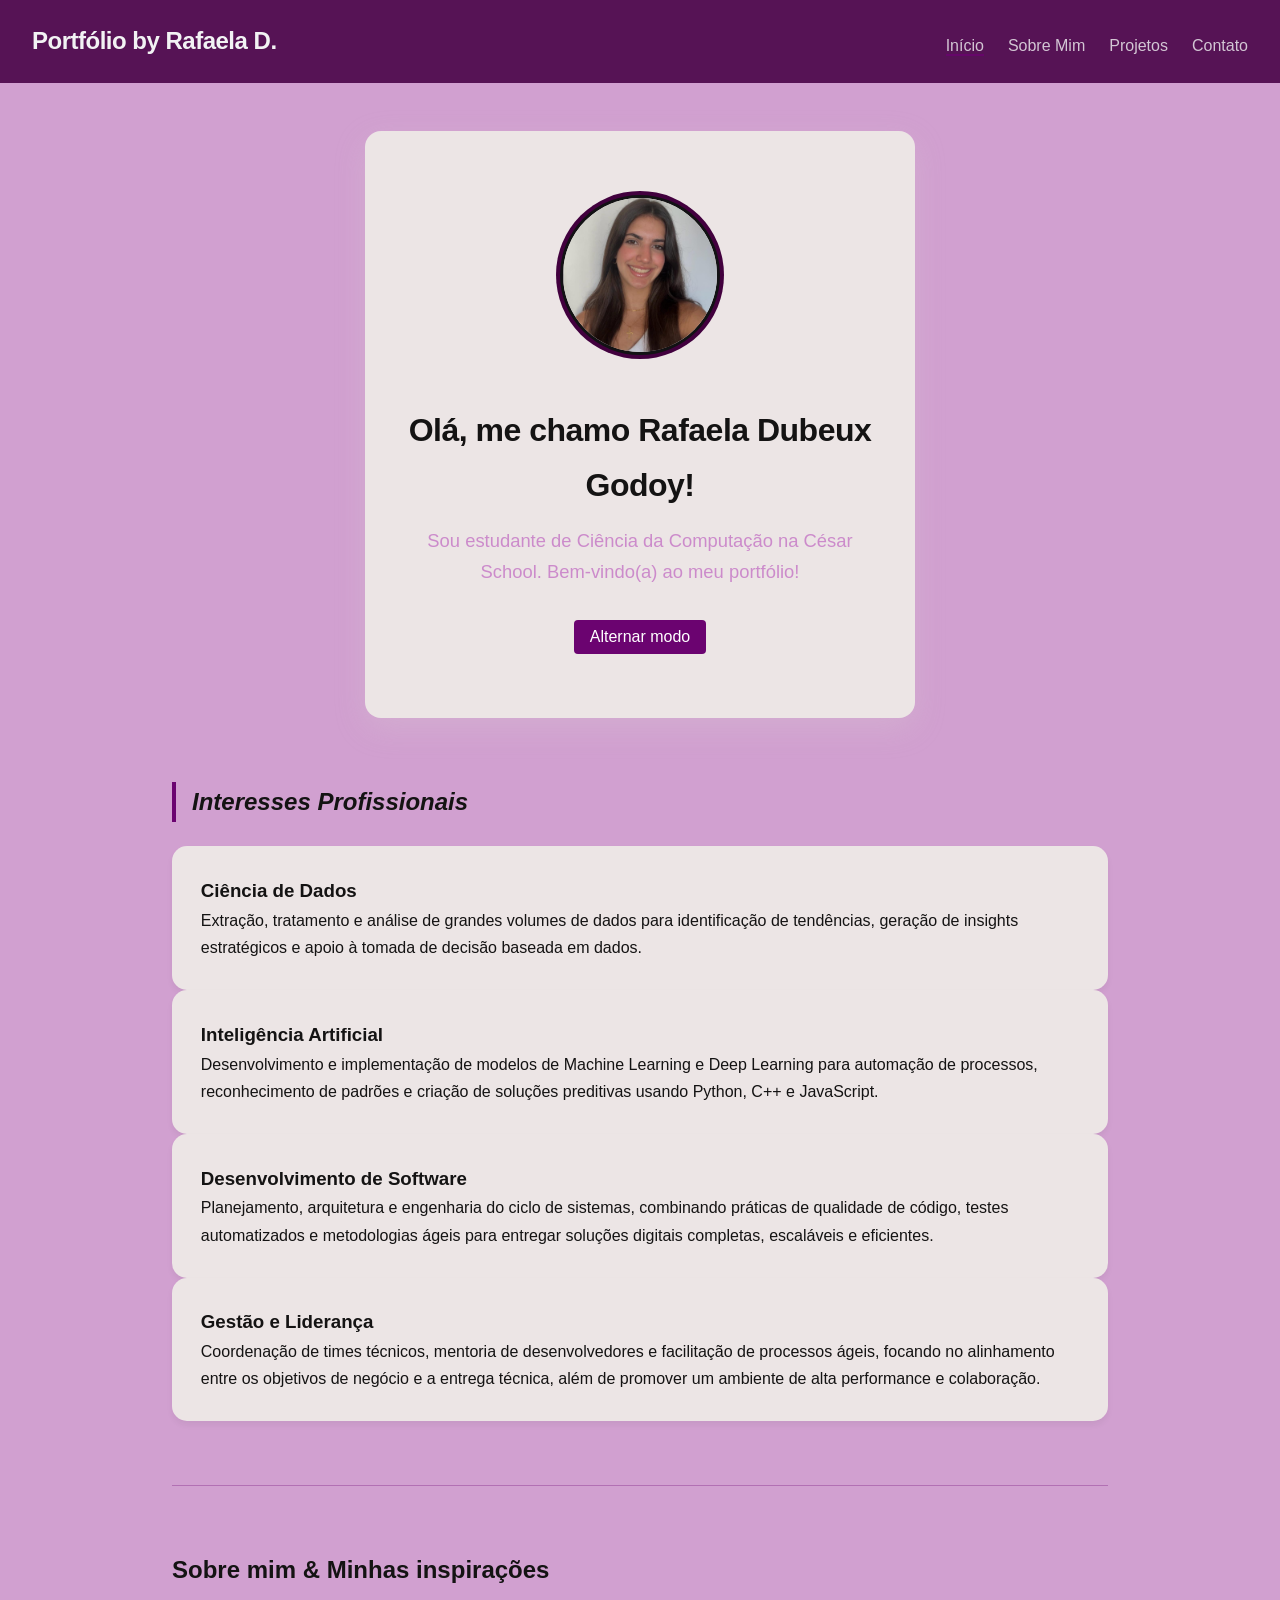
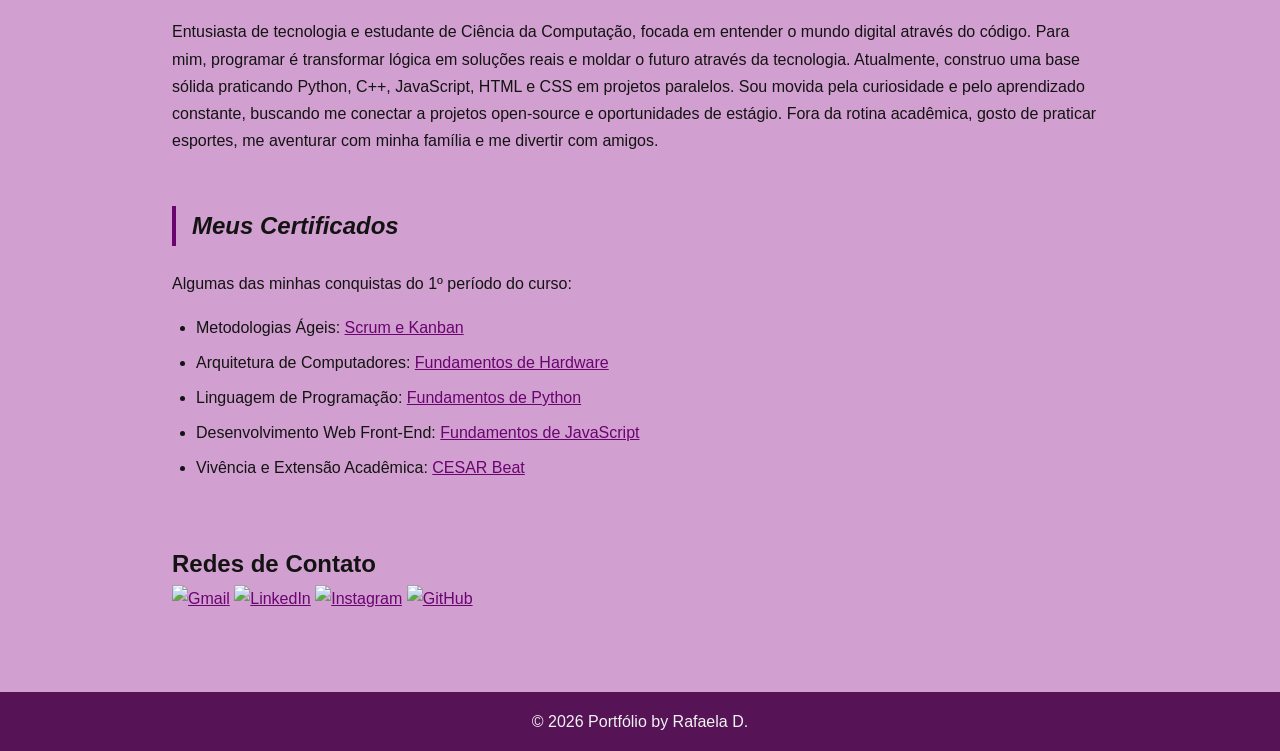
==== index.html @ a15b787f "Add files via upload" ====
<!DOCTYPE html>
<html lang="pt-BR">
<head>
    <meta charset="UTF-8">
    <meta name="viewport" content="width=device-width, initial-scale=1.0">
    <title>Meu Portfólio | Início</title>
    <link rel="stylesheet" href="style.css">
</head>
<body>
    <header>
        <div class="logo">Portfólio by Rafaela D.</div>
        <nav>
            <ul>
                <li><a href="#inicio" class="active">Início</a></li>
                <li><a href="#sobre">Sobre Mim</a></li>
                <li><a href="projetos.html">Projetos</a></li>
                <li><a href="contato.html">Contato</a></li> </ul>
        </nav>
    </header>

    <main>
        <section id="inicio" class="hero-avatar-container">
            <div class="avatar-card">
                <div class="avatar-image-wrapper">
                    <img src="imagem.png" alt="Foto de perfil em alta definição" class="profile-avatar">
                </div>
                <h1>Olá, me chamo Rafaela Dubeux Godoy!</h1>
                <p> Sou estudante de Ciência da Computação na César School. Bem-vindo(a) ao meu portfólio! </p>
                <div class="theme-toggle-container">
                    <button id="theme-toggle">Alternar modo</button>
                </div>
            </div>
            
        </section>

        <section class="interests-section">
            <blockquote>
                <h2>Interesses Profissionais</h2>
            </blockquote>
            <div class="grid-interests">
                <div class="card">
                    <h3>Ciência de Dados</h3>
                    <p>Extração, tratamento e análise de grandes volumes de dados para identificação de tendências, geração de insights estratégicos e apoio à tomada de decisão baseada em dados.</p>
                </div>
                <div class="card">
                    <h3>Inteligência Artificial</h3>
                    <p>Desenvolvimento e implementação de modelos de Machine Learning e Deep Learning para automação de processos, reconhecimento de padrões e criação de soluções preditivas usando Python, C++ e JavaScript.</p>
                </div>
                <div class="card">
                    <h3>Desenvolvimento de Software</h3>
                    <p>Planejamento, arquitetura e engenharia do ciclo de sistemas, combinando práticas de qualidade de código, testes automatizados e metodologias ágeis para entregar soluções digitais completas, escaláveis e eficientes.</p>
                </div>
                <div class="card">
                    <h3>Gestão e Liderança</h3>
                    <p>Coordenação de times técnicos, mentoria de desenvolvedores e facilitação de processos ágeis, focando no alinhamento entre os objetivos de negócio e a entrega técnica, além de promover um ambiente de alta performance e colaboração.</p>
                </div>
            </div>
        </section>

        <hr style="border: 0; height: 1px; background: var(--accent-color); margin: 4rem 0; opacity: 0.3;">

        <section id="sobre" class="about-section">
            <h2>Sobre mim & Minhas inspirações</h2><br>
            <p>Entusiasta de tecnologia e estudante de Ciência da Computação, focada em entender o mundo digital através do código. Para mim, programar é transformar lógica em soluções reais e moldar o futuro através da tecnologia. Atualmente, construo uma base sólida praticando Python, C++, JavaScript, HTML e CSS em projetos paralelos. 
            Sou movida pela curiosidade e pelo aprendizado constante, buscando me conectar a projetos open-source e oportunidades de estágio. Fora da rotina acadêmica, gosto de praticar esportes, me aventurar com minha família e me divertir com amigos.</p>
        </section>

        <section class="certificates-section"><br>
            <blockquote>
            <h2>Meus Certificados</h2>
            </blockquote>
            <p>Algumas das minhas conquistas do 1º período do curso:</p>
            <ul>
                <li>Metodologias Ágeis: <a href="file:///C:/Users/Rafaela/Documents/Certificados/1%C2%BA%20Per%C3%ADodo/Scrum%20e%20Kanban.pdf" target="_blank" rel="noopener">Scrum e Kanban </a></li>
                <li>Arquitetura de Computadores: <a href="file:///C:/Users/Rafaela/Documents/Certificados/1%C2%BA%20Per%C3%ADodo/IC%20-%20Hardware.pdf" target="_blank" rel="noopener">Fundamentos de Hardware </a></li>
                <li>Linguagem de Programação: <a href="file:///C:/Users/Rafaela/Documents/Certificados/1%C2%BA%20Per%C3%ADodo/FP%20-%20Python%201.pdf" target="_blank" rel="noopener">Fundamentos de Python </a></li>
                <li>Desenvolvimento Web Front-End: <a href="file:///C:/Users/Rafaela/Documents/Certificados/1%C2%BA%20Per%C3%ADodo/IC%20-%20JavaScript.pdf" target="_blank" rel="noopener">Fundamentos de JavaScript </a></li>
                <li>Vivência e Extensão Acadêmica: <a href="file:///C:/Users/Rafaela/Documents/Certificados/1%C2%BA%20Per%C3%ADodo/cesar%20beat%20-%20participa%C3%A7%C3%A3o.pdf" target="_blank" rel="noopener">CESAR Beat </a></li>
            </ul>
        </section>

        <section class="resources"><br><br>
             <h2>Redes de Contato</h2> 
             <p>
                 <a href="mailto:rafaeladubeuxgodoy@gmail.com">
                <img src="https://img.shields.io/badge/Gmail-b21485?style=b21485&logo=gmail&logoColor=white" alt="Gmail"/></a>
                <a href="https://www.linkedin.com/in/rafaela-dubeux-godoy/" title="LinkedIn">
                <img src="https://img.shields.io/badge/-Linkedin-b21485?style=flat-square&logo=Linkedin&logoColor=white&link" alt="LinkedIn"/></a>
                <a href="https://www.instagram.com/dubeuxrafaela/" title="Instagram">
                <img src="https://img.shields.io/badge/-Instagram-b21485?style=flat-square&labelColor=b21485&logo=instagram&logoColor=white&link" alt="Instagram"/></a>
                <a href="https://github.com/rafaeladubeux" target="_blank" rel="noopener">
                <img src="https://img.shields.io/badge/GitHub-b21485?style=flat-square&logo=github&logoColor=white&link" alt="GitHub">
                </a>
                </p>
        </section>
    </main>

    <footer>
        <p>&copy; 2026 Portfólio by Rafaela D.</p>
    </footer>

    <script src="script.js"></script>
</body>
</html>
---- style.css ----
:root {
    --bg-color: #d1a0d0;
    --text-color: #141313;
    --header-bg: #561355;
    --header-text: #f2f3f4;
    --card-bg: #ece5e5;
    --accent-color: #6b0370;
}

[data-theme="dark"] {
    --bg-color: #2a082e;
    --text-color: #ffffff;
    --header-bg: #2e2b2b;
    --header-text: #e6dddd;
    --card-bg: #252121;
    --accent-color: #890475;
}

* {
    margin: 0;
    padding: 0;
    box-sizing: border-box;
}
html {
    scroll-behavior: smooth;
}

body {
    font-family: Arial, sans-serif;
    background-color: var(--bg-color);
    color: var(--text-color);
    line-height: 1.7;
    transition: background-color 0.3s, color 0.3s;
    display: flex;
    flex-direction: column;
    min-height: 100vh;
}

/* Layout do Header com Flexbox */
header {
    background-color: var(--header-bg);
    color: var(--header-text);
    display: flex;
    justify-content: space-between;
    align-items: center;
    padding: 1rem 2rem;
}

header .logo {
    font-size: 1.5rem;
    font-weight: 700;
    letter-spacing: -0.5px;
}

nav ul {
    display: flex;
    list-style: none;
}

nav ul li {
    margin-left: 1.5rem;
}

nav ul li a {
    color: var(--header-text);
    text-decoration: none;
    font-weight: 500;
    opacity: 0.8;
    transition: opacity 0.2s;
}

nav ul li a {
    color: var(--header-text);
    text-decoration: none;
    font-weight: 500;
}

nav ul li a.active {
    border-bottom: 2px solid var(--accent-color);
}

/* Área de Conteúdo */
main {
    padding: 3rem 2rem;
    flex: 1;
    max-width: 1000px;
    margin: 0 auto;
    width: 100%;
}

/* Alinhamento Centralizado Igual à Foto */
.hero-avatar-container {
    display: flex;
    justify-content: center;
    align-items: center;
    margin-bottom: 4rem;
}
.avatar-card {
    background-color: var(--card-bg);
    border: 1px solid var(--border-color);
    border-radius: 16px;
    padding: 4rem 2rem;
    text-align: center;
    max-width: 550px;
    width: 100%;
    box-shadow: 0 10px 30px rgba(218, 213, 213, 0.25);
}
.hero {
    text-align: center;
    margin-bottom: 3rem;
    padding: 2rem;
    background-color: var(--card-bg);
    border-radius: 8px;
    box-shadow: 0 4px 6px rgba(15, 15, 15, 0.1);
}

/* Container da Imagem com o efeito de iluminação de fundo */
.avatar-image-wrapper {
    position: relative;
    display: inline-block;
    margin-bottom: 2.5rem;
}

.profile-avatar {
    width: 160px;
    height: 160px;
    border-radius: 50%;
    object-fit: cover;
    display: block;
    border: 3px solid #121214;
    box-shadow: 0 0 0 4px #42003e;
    background-color: #3a3a4c;
}

.avatar-card h1 {
    font-size: 2rem;
    margin-bottom: 0.8rem;
    font-weight: 700;
    letter-spacing: -0.5px;
}

.avatar-card p {
    color: #cc8bcb;
    font-size: 1.15rem;
    margin-bottom: 2rem;
}

/* Botão estilizado */
#theme-toggle {
    padding: 0.5rem 1rem;
    background-color: var(--accent-color);
    color: white;
    border: none;
    border-radius: 4px;
    cursor: pointer;
    font-size: 1rem;
}

#theme-toggle:hover {
    filter: brightness(1.1);
    transform: translateY(-1px);
}

/* Grid de Interesses Inferior */
.interests h2 {
    font-size: 1.5rem;
    margin-bottom: 1.5rem;
}

.card, .project-card {
    background-color: var(--card-bg);
    padding: 1.5rem;
    border-radius: 8px;
    box-shadow: 0 4px 6px rgba(0, 0, 0, 0.05);
}

/* Layout dos Cards com Grid */
.grid-container {
    display: grid;
    grid-template-columns: repeat(auto-fit, minmax(280px, 1fr));
    gap: 1.5rem;
    margin-top: 1rem;
}

.card, .project-card {
    background-color: var(--card-bg);
    padding: 1.8rem;
    border-radius: 15px;
    box-shadow: 0 4px 6px rgba(0,0,0,0.05);
}

blockquote {
    margin: 1.5rem 0;
    padding-left: 1rem;
    border-left: 4px solid var(--accent-color);
    font-style: italic;
}

ul {
    margin-top: 1rem;
    padding-left: 1.5rem;
}

li {
    margin-bottom: 0.5rem;
}

a {
    color: var(--accent-color);
}

/* Footer com Flexbox */
footer {
    background-color: var(--header-bg);
    color: var(--header-text);
    text-align: center;
    padding: 1rem;
    margin-top: 2rem;
}

/* Container Principal (Layout Centralizado e Fluido) */
.contact-container {
  display: grid;
  grid-template-columns: 1fr 1.2fr; /* Divisão elegante e assimétrica */
  max-width: 1100px;
  width: 100%;
  gap: 80px;
  align-items: center;
}

/* ==========================================
   COLUNA ESQUERDA: Textos e Redes
   ========================================== */
.contact-info {
  display: flex;
  flex-direction: column;
}

.badge {
  color: #131313; /* Roxo moderno/neon substituindo o vinho */
  font-weight: 600;
  font-size: 0.75rem;
  text-transform: uppercase;
  letter-spacing: 1.5px;
  background-color: #9814ad;
  padding: 6px 12px;
  border-radius: 20px; /* Badge arredondada estilo startup */
  width: max-content;
  margin-bottom: 24px;
}

.contact-info h1 {
  font-size: 2.8rem;
  font-weight: 800;
  line-height: 1.2;
  color: #a765b6;
  margin-bottom: 20px;
  letter-spacing: -0.5px;
}

.contact-info p {
  color: #876e85; /* Cinza médio de alta leitura */
  font-size: 1.05rem;
  line-height: 1.7;
  margin-bottom: 36px;
}

/* Botões das Redes Sociais (Estilo Clean) */
.social-buttons {
  display: flex;
  flex-direction: column;
  gap: 8px;
  max-width: 220px;
}

.btn-social {
  display: flex;
  align-items: center;
  gap: 12px;
  padding: 12px 16px;
  border-radius: 8px;
  text-decoration: none;
  font-weight: 500;
  font-size: 0.9rem;
  color: #75077d;
  background-color: #b673c5;
  border: 1px solid #e5e7eb; /* Bordas finas e sutis */
  transition: all 0.2s ease-in-out;
}

/* Efeito Hover Individual para cada rede */
.btn-social:hover {
  transform: translateY(-2px);
  box-shadow: 0 4px 12px rgba(0, 0, 0, 0.05);
}

.btn-social.linkedin:hover { color: #0077b5; border-color: #0077b5; }
.btn-social.github:hover { color: #24292e; border-color: #24292e; }
.btn-social.instagram:hover { color: #bd0c70; border-color: #bd0c70; }
.btn-social.gmail:hover { color: #ea4335; border-color: #ea4335; }


/* ==========================================
   COLUNA DIREITA: Formulário Premium
   ========================================== */
.contact-form-container {
  background: #b673c5;
  padding: 40px;
  border-radius: 16px; /* Bordas mais arredondadas e amigáveis */
  box-shadow: 0 10px 30px rgba(0, 0, 0, 0.04); /* Sombra suave de profundidade */
  border: 1px solid #e5e7eb;
}

.contact-form {
  display: flex;
  flex-direction: column;
  gap: 24px;
}

.input-group {
  display: flex;
  flex-direction: column;
  gap: 6px;
}

.input-group label {
  font-size: 0.85rem;
  font-weight: 600;
  color: #611f63;
  text-transform: uppercase;
  letter-spacing: 0.5px;
}

/* Inputs com foco elegante */
.input-group input, 
.input-group select, 
.input-group textarea {
  width: 100%;
  padding: 14px 16px;
  border: 1px solid #d1d5db;
  border-radius: 8px;
  background-color: #e8c6f0; /* Cinza extremamente claro */
  font-size: 0.95rem;
  color: #0c0c0c;
  outline: none;
  transition: all 0.2s ease;
}

/* Efeito ao clicar no campo (Focus) */
.input-group input:focus, 
.input-group select:focus, 
.input-group textarea:focus {
  background-color: #e8c6f0;
  border-color: #e8c6f0; /* Borda roxa ao focar */
  box-shadow: 0 0 0 4px rgba(109, 40, 217, 0.1); /* Brilho sutil em volta */
}

.input-group input::placeholder, 
.input-group textarea::placeholder {
  color: #080808;
}

/* Botão Enviar Minimalista e Forte */
.btn-submit {
  background-color: #840a88; /* Botão quase preto, super premium */
  color: #f2eeee;
  border: none;
  padding: 16px;
  font-size: 1rem;
  font-weight: 600;
  border-radius: 8px;
  cursor: pointer;
  transition: all 0.2s;
  margin-top: 8px;
}

.btn-submit:hover {
  background-color: #e8c6f0; /* Transiciona para o roxo no hover */
  transform: translateY(-1px);
}

/* ==========================================
   RESPONSIVIDADE (MOBILE)
   ========================================== */
@media (max-width: 900px) {
  .contact-container {
    grid-template-columns: 1fr; /* Vira uma coluna só no celular */
    gap: 48px;
  }
  
  .contact-info h1 {
    font-size: 2.2rem;
  }

  .contact-form-container {
    padding: 24px; /* Diminui o espaçamento interno no celular */
  }
  
  .social-buttons {
    max-width: 100%;
    flex-direction: row; /* Coloca os botões de rede lado a lado no celular */
    flex-wrap: wrap;
  }

  .btn-social {
    flex: 1;
    min-width: 140px;
    justify-content: center;
  }
}
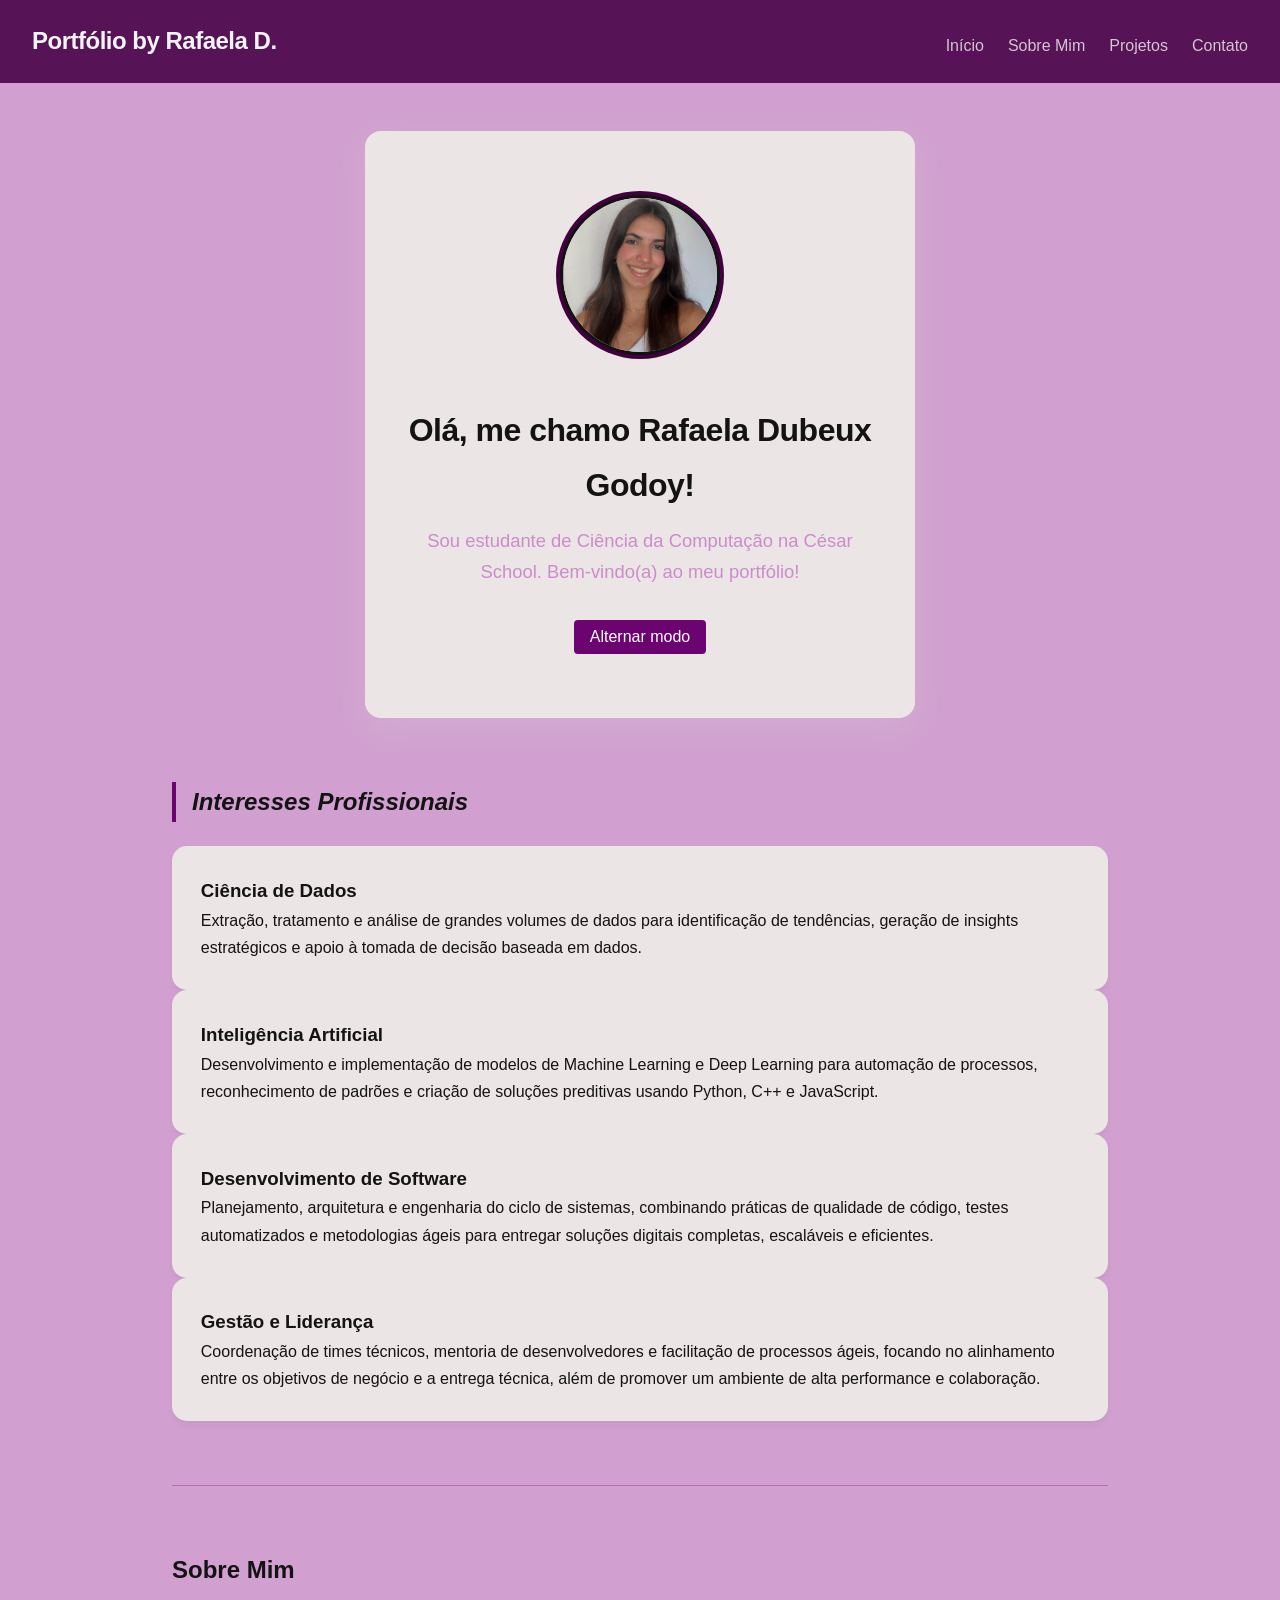
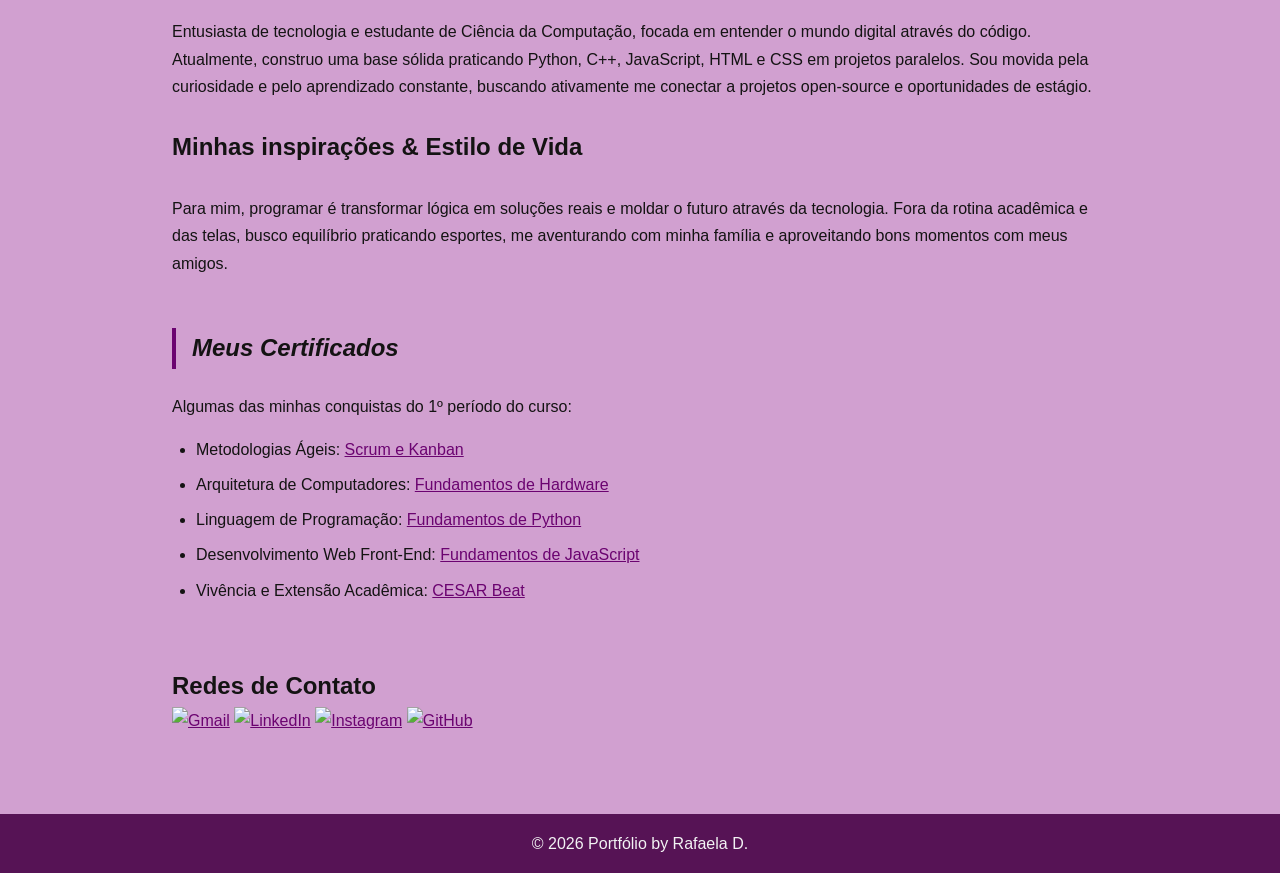
==== commit 3e85b478: "Update index.html" ====
--- a/index.html
+++ b/index.html
@@ -60,9 +60,15 @@
         <hr style="border: 0; height: 1px; background: var(--accent-color); margin: 4rem 0; opacity: 0.3;">
 
         <section id="sobre" class="about-section">
-            <h2>Sobre mim & Minhas inspirações</h2><br>
-            <p>Entusiasta de tecnologia e estudante de Ciência da Computação, focada em entender o mundo digital através do código. Para mim, programar é transformar lógica em soluções reais e moldar o futuro através da tecnologia. Atualmente, construo uma base sólida praticando Python, C++, JavaScript, HTML e CSS em projetos paralelos. 
-            Sou movida pela curiosidade e pelo aprendizado constante, buscando me conectar a projetos open-source e oportunidades de estágio. Fora da rotina acadêmica, gosto de praticar esportes, me aventurar com minha família e me divertir com amigos.</p>
+            <h1>Sobre Mim</h1><br>
+            <p>Entusiasta de tecnologia e estudante de Ciência da Computação, focada em entender o mundo digital através do código. Atualmente, construo uma base sólida praticando Python, C++, JavaScript, HTML e CSS em projetos paralelos. 
+                Sou movida pela curiosidade e pelo aprendizado constante, buscando ativamente me conectar a projetos open-source e oportunidades de estágio.</p>
+        </section><br>
+
+        <section id="inspiração" class="about-section">
+            <h2>Minhas inspirações & Estilo de Vida</h2><br>
+            <p>Para mim, programar é transformar lógica em soluções reais e moldar o futuro através da tecnologia. 
+                Fora da rotina acadêmica e das telas, busco equilíbrio praticando esportes, me aventurando com minha família e aproveitando bons momentos com meus amigos.</p>
         </section>
 
         <section class="certificates-section"><br>
@@ -83,11 +89,11 @@
              <h2>Redes de Contato</h2> 
              <p>
                  <a href="mailto:rafaeladubeuxgodoy@gmail.com">
-                <img src="https://img.shields.io/badge/Gmail-b21485?style=b21485&logo=gmail&logoColor=white" alt="Gmail"/></a>
+                <img src="https://img.shields.io/badge/Gmail-b21485?style=b21485&logo=gmail&logoColor=white" alt="Gmail"></a>
                 <a href="https://www.linkedin.com/in/rafaela-dubeux-godoy/" title="LinkedIn">
-                <img src="https://img.shields.io/badge/-Linkedin-b21485?style=flat-square&logo=Linkedin&logoColor=white&link" alt="LinkedIn"/></a>
+                <img src="https://img.shields.io/badge/-Linkedin-b21485?style=flat-square&logo=Linkedin&logoColor=white&link" alt="LinkedIn"></a>
                 <a href="https://www.instagram.com/dubeuxrafaela/" title="Instagram">
-                <img src="https://img.shields.io/badge/-Instagram-b21485?style=flat-square&labelColor=b21485&logo=instagram&logoColor=white&link" alt="Instagram"/></a>
+                <img src="https://img.shields.io/badge/-Instagram-b21485?style=flat-square&labelColor=b21485&logo=instagram&logoColor=white&link" alt="Instagram"></a>
                 <a href="https://github.com/rafaeladubeux" target="_blank" rel="noopener">
                 <img src="https://img.shields.io/badge/GitHub-b21485?style=flat-square&logo=github&logoColor=white&link" alt="GitHub">
                 </a>
@@ -101,4 +107,4 @@
 
     <script src="script.js"></script>
 </body>
-</html>+</html>
--- a/style.css
+++ b/style.css
@@ -218,193 +218,213 @@
     margin-top: 2rem;
 }
 
-/* Container Principal (Layout Centralizado e Fluido) */
+----------------------------------------------------------------
+/*CONTATO*/
+/* Container Principal (Grid Responsivo) */
 .contact-container {
-  display: grid;
-  grid-template-columns: 1fr 1.2fr; /* Divisão elegante e assimétrica */
-  max-width: 1100px;
-  width: 100%;
-  gap: 80px;
-  align-items: center;
-}
-
-/* ==========================================
-   COLUNA ESQUERDA: Textos e Redes
-   ========================================== */
+    background: rgba(30, 41, 59, 0.7);
+    backdrop-filter: blur(10px);
+    border: 1px solid rgba(255, 255, 255, 0.1);
+    max-width: 900px;
+    width: 100%;
+    border-radius: 16px;
+    display: grid;
+    grid-template-columns: 50% 50%;
+    overflow: hidden;
+    box-shadow: 0 20px 40px rgba(0, 0, 0, 0.3);
+}
+
+/* Coluna de Informações (Esquerda) */
 .contact-info {
-  display: flex;
-  flex-direction: column;
-}
-
-.badge {
-  color: #131313; /* Roxo moderno/neon substituindo o vinho */
-  font-weight: 600;
-  font-size: 0.75rem;
-  text-transform: uppercase;
-  letter-spacing: 1.5px;
-  background-color: #9814ad;
-  padding: 6px 12px;
-  border-radius: 20px; /* Badge arredondada estilo startup */
-  width: max-content;
-  margin-bottom: 24px;
-}
-
-.contact-info h1 {
-  font-size: 2.8rem;
-  font-weight: 800;
-  line-height: 1.2;
-  color: #a765b6;
-  margin-bottom: 20px;
-  letter-spacing: -0.5px;
+    background: linear-gradient(135deg, #881086 0%, #b654b5 100%);
+    padding: 40px;
+    display: flex;
+    flex-direction: column;
+    justify-content: space-between;
+}
+
+.contact-info h2 {
+    font-size: 2rem;
+    font-weight: 700;
+    margin-bottom: 15px;
 }
 
 .contact-info p {
-  color: #876e85; /* Cinza médio de alta leitura */
-  font-size: 1.05rem;
-  line-height: 1.7;
-  margin-bottom: 36px;
-}
-
-/* Botões das Redes Sociais (Estilo Clean) */
-.social-buttons {
-  display: flex;
-  flex-direction: column;
-  gap: 8px;
-  max-width: 220px;
-}
-
-.btn-social {
-  display: flex;
-  align-items: center;
-  gap: 12px;
-  padding: 12px 16px;
-  border-radius: 8px;
-  text-decoration: none;
-  font-weight: 500;
-  font-size: 0.9rem;
-  color: #75077d;
-  background-color: #b673c5;
-  border: 1px solid #e5e7eb; /* Bordas finas e sutis */
-  transition: all 0.2s ease-in-out;
-}
-
-/* Efeito Hover Individual para cada rede */
-.btn-social:hover {
-  transform: translateY(-2px);
-  box-shadow: 0 4px 12px rgba(0, 0, 0, 0.05);
-}
-
-.btn-social.linkedin:hover { color: #0077b5; border-color: #0077b5; }
-.btn-social.github:hover { color: #24292e; border-color: #24292e; }
-.btn-social.instagram:hover { color: #bd0c70; border-color: #bd0c70; }
-.btn-social.gmail:hover { color: #ea4335; border-color: #ea4335; }
-
-
-/* ==========================================
-   COLUNA DIREITA: Formulário Premium
-   ========================================== */
+    color: #c5c7cf;
+    font-size: 0.95rem;
+    line-height: 1.6;
+}
+
+.info-links {
+    margin: 40px 0;
+}
+
+.info-item {
+    display: flex;
+    align-items: center;
+    gap: 15px;
+    margin-bottom: 20px;
+    color: #c5c7cf;
+}
+
+.info-item i {
+    font-size: 1.2rem;
+}
+
+.social-media {
+    display: flex;
+    gap: 30px;
+}
+
+.social-media a {
+    width: 40px;
+    height: 40px;
+    border-radius: 50%;
+    background: rgba(255, 255, 255, 0.1);
+    color: #fff;
+    display: flex;
+    justify-content: center;
+    align-items: center;
+    text-decoration: none;
+    transition: all 0.3s ease;
+}
+
+.social-media a:hover {
+    background: #fff;
+    color: #881086;
+    transform: translateY(-3px);
+}
+
+/* Coluna do Formulário (Direita) */
 .contact-form-container {
-  background: #b673c5;
-  padding: 40px;
-  border-radius: 16px; /* Bordas mais arredondadas e amigáveis */
-  box-shadow: 0 10px 30px rgba(0, 0, 0, 0.04); /* Sombra suave de profundidade */
-  border: 1px solid #e5e7eb;
+    padding: 40px;
+    background: #7d667d;;
 }
 
 .contact-form {
-  display: flex;
-  flex-direction: column;
-  gap: 24px;
-}
-
+    display: flex;
+    flex-direction: column;
+    gap: 55px;
+}
+
+/* Efeito de Label Flutuante Dinâmica */
 .input-group {
-  display: flex;
-  flex-direction: column;
-  gap: 6px;
+    position: relative;
+    width: 100%;
+}
+
+.input-group input,
+.input-group textarea {
+    width: 100%;
+    padding: 12px 5px;
+    background: transparent;
+    border: none;
+    border-bottom: 2px solid #dbdfe4;
+    color: #dbd3db;
+    font-size: 1rem;
+    outline: none;
+    transition: border-color 0.3s ease;
+    resize: none;
 }
 
 .input-group label {
-  font-size: 0.85rem;
-  font-weight: 600;
-  color: #611f63;
-  text-transform: uppercase;
-  letter-spacing: 0.5px;
-}
-
-/* Inputs com foco elegante */
-.input-group input, 
-.input-group select, 
-.input-group textarea {
-  width: 100%;
-  padding: 14px 16px;
-  border: 1px solid #d1d5db;
-  border-radius: 8px;
-  background-color: #e8c6f0; /* Cinza extremamente claro */
-  font-size: 0.95rem;
-  color: #0c0c0c;
-  outline: none;
-  transition: all 0.2s ease;
-}
-
-/* Efeito ao clicar no campo (Focus) */
-.input-group input:focus, 
-.input-group select:focus, 
+    position: absolute;
+    left: 5px;
+    top: 12px;
+    color: #fafbfc;
+    pointer-events: none;
+    transition: all 0.3s ease;
+}
+
+/* Quando o input focar ou tiver texto, a label "sobe" */
+.input-group input:focus ~ label,
+.input-group input:not(:placeholder-shown) ~ label,
+.input-group textarea:focus ~ label,
+.input-group textarea:not(:placeholder-shown) ~ label {
+    top: -12px;
+    font-size: 0.85rem;
+    color: #881086;
+}
+
+.input-group input:focus,
 .input-group textarea:focus {
-  background-color: #e8c6f0;
-  border-color: #e8c6f0; /* Borda roxa ao focar */
-  box-shadow: 0 0 0 4px rgba(109, 40, 217, 0.1); /* Brilho sutil em volta */
-}
-
-.input-group input::placeholder, 
-.input-group textarea::placeholder {
-  color: #080808;
-}
-
-/* Botão Enviar Minimalista e Forte */
+    border-bottom-color: #881086;
+}
+
+/* Botão de Envio */
 .btn-submit {
-  background-color: #840a88; /* Botão quase preto, super premium */
-  color: #f2eeee;
-  border: none;
-  padding: 16px;
-  font-size: 1rem;
-  font-weight: 600;
-  border-radius: 8px;
-  cursor: pointer;
-  transition: all 0.2s;
-  margin-top: 8px;
+    background: #881086;
+    color: #fff;
+    padding: 14px;
+    border: none;
+    border-radius: 8px;
+    font-size: 1rem;
+    font-weight: 600;
+    cursor: pointer;
+    display: flex;
+    justify-content: center;
+    align-items: center;
+    gap: 10px;
+    transition: all 0.3s ease;
+    margin-top: 10px;
 }
 
 .btn-submit:hover {
-  background-color: #e8c6f0; /* Transiciona para o roxo no hover */
-  transform: translateY(-1px);
-}
-
-/* ==========================================
-   RESPONSIVIDADE (MOBILE)
-   ========================================== */
-@media (max-width: 900px) {
-  .contact-container {
-    grid-template-columns: 1fr; /* Vira uma coluna só no celular */
-    gap: 48px;
-  }
-  
-  .contact-info h1 {
-    font-size: 2.2rem;
-  }
-
-  .contact-form-container {
-    padding: 24px; /* Diminui o espaçamento interno no celular */
-  }
-  
-  .social-buttons {
-    max-width: 100%;
-    flex-direction: row; /* Coloca os botões de rede lado a lado no celular */
-    flex-wrap: wrap;
-  }
-
-  .btn-social {
-    flex: 1;
-    min-width: 140px;
-    justify-content: center;
-  }
-}+    background: #c36ec2;
+    box-shadow: 0 4px 12px rgba(157, 157, 163, 0.4);
+    transform: translateY(-2px);
+}
+
+/* Responsividade para Telas Menores (Celulares) */
+@media (max-width: 768px) {
+    .contact-container {
+        grid-template-columns: 1fr;
+    }
+
+    .contact-info {
+        padding: 30px;
+    }
+
+    .info-links {
+        margin: 25px 0;
+    }
+
+    .contact-form-container {
+        padding: 30px;
+    }
+}
+/* Configuração da área de contato (Zera impactos no restante do site) */
+.contact-section-wrapper {
+    width: 100%;
+    /* Desconta o tamanho médio do header e footer para centralizar no espaço que sobra */
+    min-height: calc(100vh - 140px); 
+    display: flex;
+    justify-content: center; /* Centraliza horizontalmente */
+    align-items: center;     /* Centraliza verticalmente */
+    padding: 40px 20px;
+}
+
+/* Garante que o container do formulário se comporte bem no meio da seção */
+.contact-container {
+    background: rgba(30, 41, 59, 0.7);
+    backdrop-filter: blur(10px);
+    border: 1px solid rgba(255, 255, 255, 0.1);
+    max-width: 900px;
+    width: 100%;
+    border-radius: 16px;
+    display: grid;
+    grid-template-columns: 40% 60%;
+    overflow: hidden;
+    box-shadow: 0 20px 40px rgba(0, 0, 0, 0.3);
+}
+
+/* Responsividade para celulares */
+@media (max-width: 768px) {
+    .contact-section-wrapper {
+        min-height: auto;
+        padding: 20px 10px;
+    }
+    .contact-container {
+        grid-template-columns: 1fr;
+    }
+}
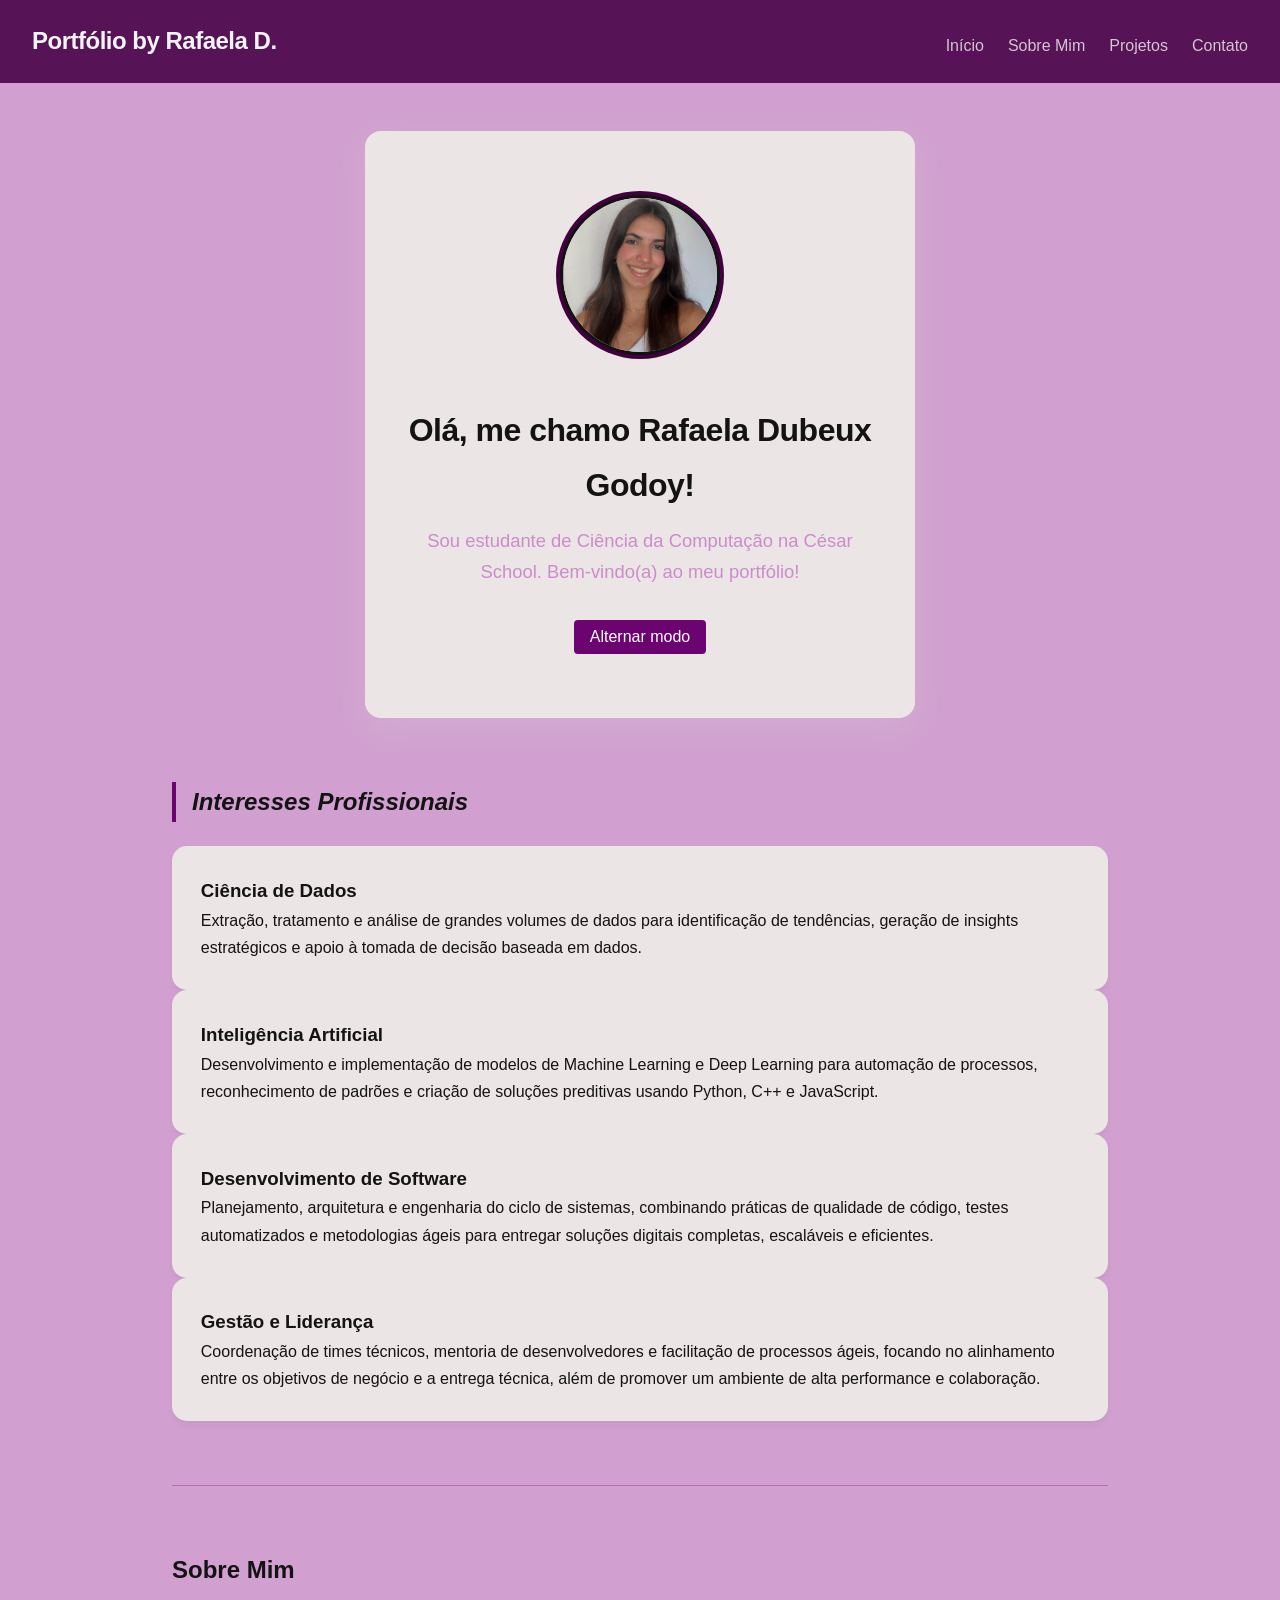
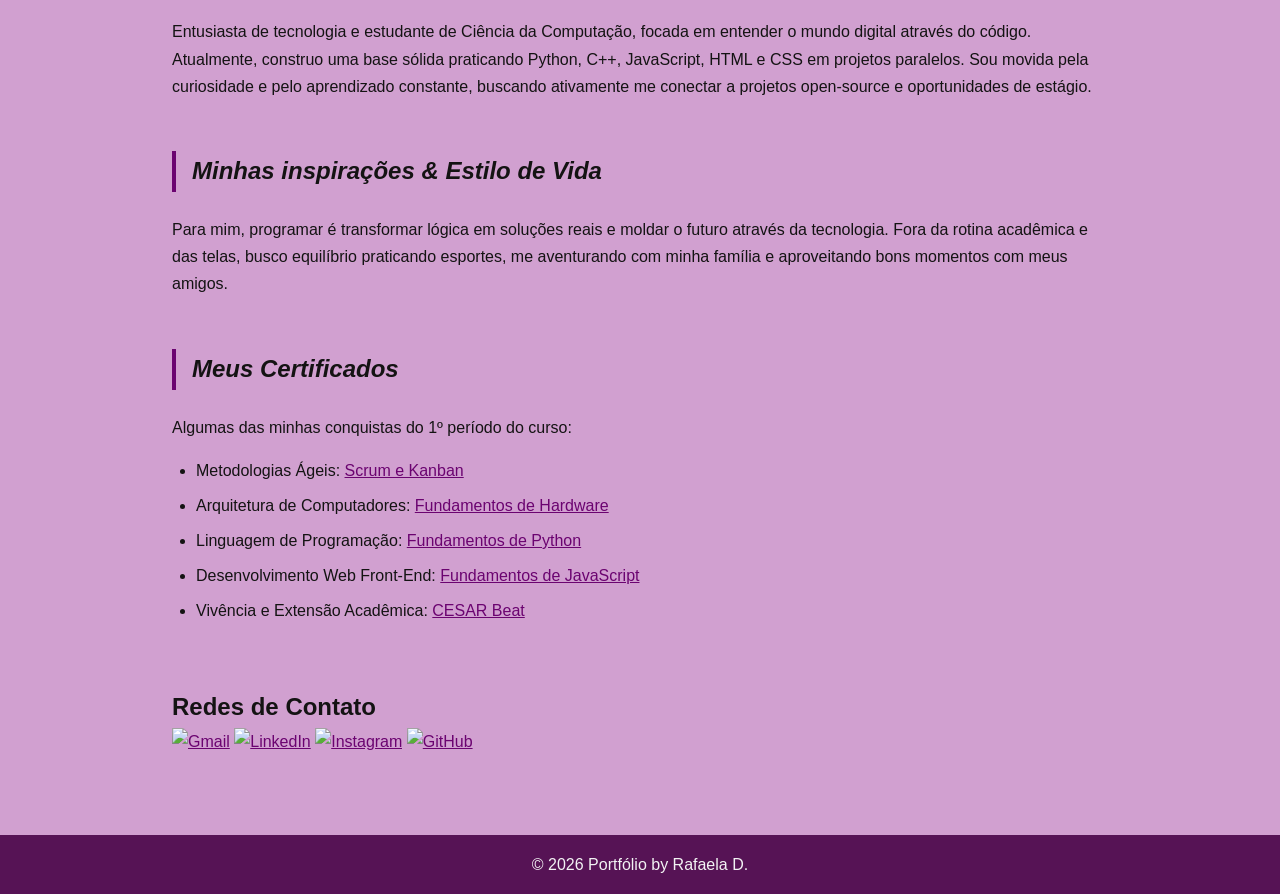
==== commit 94f2f185: "Update index.html" ====
--- a/index.html
+++ b/index.html
@@ -66,14 +66,16 @@
         </section><br>
 
         <section id="inspiração" class="about-section">
-            <h2>Minhas inspirações & Estilo de Vida</h2><br>
+            <blockquote>
+                <h2>Minhas inspirações & Estilo de Vida</h2>
+            </blockquote>
             <p>Para mim, programar é transformar lógica em soluções reais e moldar o futuro através da tecnologia. 
                 Fora da rotina acadêmica e das telas, busco equilíbrio praticando esportes, me aventurando com minha família e aproveitando bons momentos com meus amigos.</p>
         </section>
 
         <section class="certificates-section"><br>
             <blockquote>
-            <h2>Meus Certificados</h2>
+                <h2>Meus Certificados</h2>
             </blockquote>
             <p>Algumas das minhas conquistas do 1º período do curso:</p>
             <ul>
